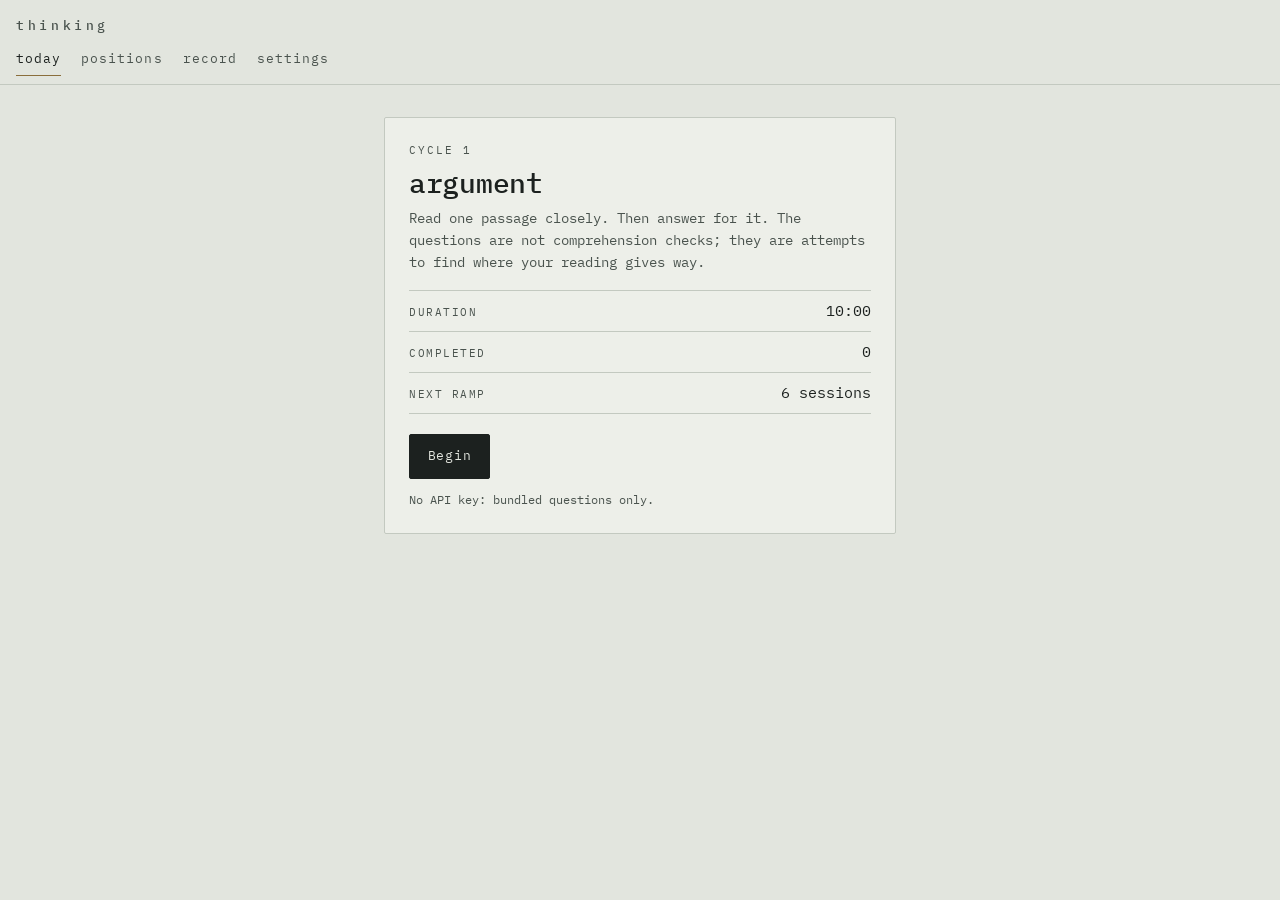
==== index.html @ 8bc08b27 "thinking-app: daily practice in reasoning, arithmetic, and calibration Static PWA, vanilla JS, no bu" ====
<!DOCTYPE html>
<html lang="en">
<head>
<meta charset="utf-8">
<meta name="viewport" content="width=device-width, initial-scale=1, viewport-fit=cover">
<title>thinking-app</title>
<meta name="description" content="A daily practice in critical thinking, mental arithmetic, and reasoning under uncertainty.">
<meta name="theme-color" content="#E2E5DE">
<meta name="color-scheme" content="light">
<meta name="apple-mobile-web-app-capable" content="yes">
<meta name="apple-mobile-web-app-status-bar-style" content="default">
<meta name="apple-mobile-web-app-title" content="thinking">
<link rel="manifest" href="manifest.webmanifest">
<link rel="icon" href="icons/icon.svg" type="image/svg+xml">
<link rel="apple-touch-icon" href="icons/icon-192.png">
<link rel="preconnect" href="https://fonts.googleapis.com">
<link rel="preconnect" href="https://fonts.gstatic.com" crossorigin>
<link rel="stylesheet" href="https://fonts.googleapis.com/css2?family=IBM+Plex+Mono:ital,wght@0,400;0,500;0,600;1,400&family=Spectral:ital,wght@0,400;0,500;0,600;1,400&display=swap">
<link rel="stylesheet" href="style.css">
</head>
<body>

<a class="skip" href="#main">Skip to content</a>

<header class="topbar" id="topbar">
  <h1 class="wordmark">thinking</h1>
  <nav class="tabs" aria-label="Sections">
    <button class="tab" data-goto="home" aria-current="page">today</button>
    <button class="tab" data-goto="positions">positions</button>
    <button class="tab" data-goto="metrics">record</button>
    <button class="tab" data-goto="settings">settings</button>
  </nav>
</header>

<main id="main">

<!-- ══════════════════════════ HOME ══════════════════════════ -->
<section class="view" id="view-home" aria-label="Today">
  <div class="plate">
    <p class="overline" id="home-cycle">cycle 1</p>
    <h2 class="display" id="home-type">argument</h2>
    <p class="lede" id="home-blurb"></p>
    <dl class="specsheet">
      <div><dt>duration</dt><dd id="home-duration">10:00</dd></div>
      <div><dt>completed</dt><dd id="home-completed">0</dd></div>
      <div><dt>next ramp</dt><dd id="home-ramp">6 sessions</dd></div>
    </dl>
    <button class="btn btn-primary" id="btn-begin">Begin</button>
    <p class="fineprint" id="home-note"></p>
  </div>

  <div class="plate plate-quiet" id="home-recent" hidden>
    <p class="overline">recent</p>
    <ul class="loglist" id="home-log"></ul>
  </div>
</section>

<!-- ══════════════════════════ SESSION ══════════════════════════ -->
<section class="view" id="view-session" aria-label="Session in progress" hidden>

  <div class="timer" id="timer">
    <svg class="arc" viewBox="0 0 120 120" aria-hidden="true" focusable="false">
      <circle class="arc-track" cx="60" cy="60" r="54"></circle>
      <circle class="arc-fill"  cx="60" cy="60" r="54" id="arc-fill"></circle>
    </svg>
    <div class="arc-centre">
      <span class="arc-label" id="timer-label">argument</span>
      <span class="arc-readout" id="timer-readout" hidden>60</span>
    </div>
    <p class="visually-hidden" id="timer-sr" role="status" aria-live="polite"></p>
  </div>

  <!-- ARGUMENT -->
  <div class="stage" id="stage-argument" hidden>
    <div class="stage-read" id="arg-read">
      <p class="overline" id="arg-attrib"></p>
      <div class="passage" id="arg-passage"></div>
      <p class="fineprint"><a id="arg-source" href="#" target="_blank" rel="noopener">source text</a></p>
      <button class="btn" id="btn-arg-done-reading">I have read it</button>
    </div>

    <div class="stage-work" id="arg-work" hidden>
      <p class="overline" id="arg-progress">question 1</p>
      <blockquote class="prompt" id="arg-question"></blockquote>
      <label class="visually-hidden" for="arg-answer">Your response</label>
      <textarea id="arg-answer" rows="8" placeholder="Write your response."></textarea>
      <div class="row">
        <button class="btn btn-primary" id="btn-arg-submit">Submit</button>
        <button class="btn btn-ghost" id="btn-arg-reread">Re-read passage</button>
      </div>
      <p class="status" id="arg-status" role="status" aria-live="polite"></p>
    </div>
  </div>

  <!-- MATH -->
  <div class="stage" id="stage-math" hidden>
    <p class="overline" id="math-meta">level 3</p>
    <p class="problem" id="math-problem">&nbsp;</p>
    <form id="math-form" autocomplete="off">
      <label class="visually-hidden" for="math-answer">Answer</label>
      <input id="math-answer" type="text" inputmode="text" autocapitalize="off" autocorrect="off" spellcheck="false" placeholder="answer">
      <button class="btn btn-primary" type="submit">Enter</button>
    </form>
    <p class="verdict" id="math-verdict" role="status" aria-live="polite">&nbsp;</p>
    <p class="fineprint" id="math-tally"></p>
  </div>

  <!-- REASONING -->
  <div class="stage" id="stage-reasoning" hidden>

    <!-- calibration -->
    <div id="cal-block" hidden>
      <p class="overline" id="cal-meta">calibration</p>
      <blockquote class="prompt" id="cal-statement"></blockquote>
      <div class="row row-split">
        <button class="btn btn-choice" data-tf="true">True</button>
        <button class="btn btn-choice" data-tf="false">False</button>
      </div>
      <div id="cal-conf" hidden>
        <p class="overline">how sure are you</p>
        <div class="confgrid" id="cal-confgrid"></div>
      </div>
      <div class="reveal" id="cal-reveal" hidden>
        <p class="verdict" id="cal-verdict"></p>
        <p class="note" id="cal-note"></p>
        <button class="btn btn-primary" id="btn-cal-next">Next</button>
      </div>
    </div>

    <!-- fermi -->
    <div id="fermi-block" hidden>
      <p class="overline">estimation &mdash; no lookups</p>
      <blockquote class="prompt" id="fermi-prompt"></blockquote>
      <div id="fermi-work">
        <label class="lbl" for="fermi-decomp">Break it into steps you can estimate</label>
        <textarea id="fermi-decomp" rows="9" placeholder="One step per line. Multiply at the end."></textarea>
        <label class="lbl" for="fermi-number">Your figure</label>
        <input id="fermi-number" type="text" inputmode="decimal" autocomplete="off" placeholder="e.g. 8e5 or 800000">
        <button class="btn btn-primary" id="btn-fermi-submit">Commit and compare</button>
      </div>
      <div class="reveal" id="fermi-reveal" hidden>
        <p class="verdict" id="fermi-verdict"></p>
        <p class="overline">reference decomposition</p>
        <ol class="steps" id="fermi-steps"></ol>
        <p class="note" id="fermi-answer"></p>
        <button class="btn" id="btn-fermi-next">Next prompt</button>
      </div>
    </div>

    <!-- base rate -->
    <div id="base-block" hidden>
      <p class="overline">base rates</p>
      <blockquote class="prompt" id="base-prompt"></blockquote>
      <form id="base-form" autocomplete="off">
        <label class="lbl" for="base-answer">Your answer, as a percentage</label>
        <input id="base-answer" type="text" inputmode="decimal" placeholder="%">
        <button class="btn btn-primary" type="submit">Commit</button>
      </form>
      <div class="reveal" id="base-reveal" hidden>
        <p class="verdict" id="base-verdict"></p>
        <ol class="steps" id="base-steps"></ol>
        <button class="btn" id="btn-base-next">Next problem</button>
      </div>
    </div>
  </div>

  <div class="stage-foot">
    <button class="btn btn-ghost btn-small" id="btn-abandon">Abandon session</button>
  </div>
</section>

<!-- ══════════════════════════ SESSION END ══════════════════════════ -->
<section class="view" id="view-end" aria-label="Session complete" hidden>
  <div class="plate">
    <p class="overline">session closed</p>
    <h2 class="display" id="end-type">argument</h2>
    <dl class="specsheet" id="end-stats"></dl>
    <button class="btn btn-primary" data-goto="home">Done</button>
  </div>
</section>

<!-- ══════════════════════════ POSITIONS ══════════════════════════ -->
<section class="view" id="view-positions" aria-label="Positions" hidden>
  <div class="plate">
    <p class="overline">position file</p>
    <p class="lede">Convictions in your own words. Every revision is kept.</p>
    <button class="btn btn-primary" id="btn-pos-new">Write a new position</button>
  </div>

  <div class="plate" id="pos-editor" hidden>
    <label class="lbl" for="pos-title">Title</label>
    <input id="pos-title" type="text" placeholder="What is this position about?">
    <label class="lbl" for="pos-text">Position</label>
    <textarea id="pos-text" rows="12" placeholder="State it plainly. Say what would change your mind."></textarea>
    <div class="row">
      <button class="btn btn-primary" id="btn-pos-save">Save</button>
      <button class="btn btn-ghost" id="btn-pos-cancel">Cancel</button>
    </div>
    <p class="status" id="pos-status" role="status" aria-live="polite"></p>
  </div>

  <div id="pos-list"></div>
</section>

<!-- ══════════════════════════ METRICS ══════════════════════════ -->
<section class="view" id="view-metrics" aria-label="Record" hidden>
  <div class="plate">
    <p class="overline">session length</p>
    <div class="chart" id="chart-length"></div>
    <p class="fineprint" id="metrics-length-note"></p>
  </div>

  <div class="plate">
    <p class="overline">calibration</p>
    <p class="bigstat"><span id="brier-score">&mdash;</span><small>mean Brier score</small></p>
    <div class="chart" id="chart-calibration"></div>
    <p class="fineprint">The diagonal is perfect calibration. A point below it means overconfidence at that level.</p>
    <table class="tbl" id="cal-table"></table>
  </div>

  <div class="plate">
    <p class="overline">arithmetic</p>
    <dl class="specsheet" id="math-stats"></dl>
  </div>
</section>

<!-- ══════════════════════════ SETTINGS ══════════════════════════ -->
<section class="view" id="view-settings" aria-label="Settings" hidden>
  <div class="plate">
    <p class="overline">live interrogation</p>
    <p class="lede">Optional. Without a key the bundled questions are used, which is a complete session on its own.</p>
    <label class="lbl" for="set-key">Anthropic API key</label>
    <input id="set-key" type="password" autocomplete="off" spellcheck="false" placeholder="sk-ant-...">
    <label class="lbl" for="set-model">Model</label>
    <input id="set-model" type="text" autocomplete="off" spellcheck="false" placeholder="claude-haiku-4-5">
    <div class="row">
      <button class="btn btn-primary" id="btn-set-save">Save</button>
      <button class="btn btn-ghost" id="btn-set-test">Test connection</button>
    </div>
    <p class="status" id="set-status" role="status" aria-live="polite"></p>
    <p class="fineprint">
      The key is held in this browser's localStorage and sent only to api.anthropic.com.
      Get one at <a href="https://console.anthropic.com/settings/keys" target="_blank" rel="noopener">console.anthropic.com</a>,
      which bills separately from a Claude.ai subscription.
    </p>
    <p class="fineprint">
      <strong>claude-haiku-4-5</strong> is the default: roughly a penny per argument day.
      <strong>claude-sonnet-5</strong> costs about three times that and presses harder.
      Only argument days ever call the API.
    </p>
  </div>

  <div class="plate">
    <p class="overline">your data</p>
    <p class="lede">Everything lives in this browser. Nothing is synced.</p>
    <div class="row">
      <button class="btn" id="btn-export">Export JSON</button>
      <button class="btn" id="btn-import">Import JSON</button>
    </div>
    <input type="file" id="file-import" accept="application/json,.json" hidden>
    <p class="status" id="data-status" role="status" aria-live="polite"></p>
  </div>

  <div class="plate plate-quiet">
    <p class="overline">danger</p>
    <button class="btn btn-danger" id="btn-reset">Erase everything</button>
    <p class="fineprint">Export first. This cannot be undone.</p>
  </div>
</section>

</main>

<script src="app.js"></script>
</body>
</html>
---- style.css ----
/* ═══════════════════════════════════════════════════════════════
   thinking-app
   A deliberately non-stimulating interface. Nothing here should
   reward you for looking at it. The chrome is an instrument; the
   passage is a book. That split is the whole design.
   ═══════════════════════════════════════════════════════════════ */

:root {
  --paper:    #E2E5DE;
  --raised:   #EDEFE9;
  --ink:      #1C211F;
  --ink-soft: #4A534E;
  --rule:     #C3C9C0;
  --brass:    #8A6E3C;
  --oxblood:  #6B4A4A;

  --mono: "IBM Plex Mono", ui-monospace, SFMono-Regular, Menlo, Consolas, monospace;
  --serif: "Spectral", Georgia, "Times New Roman", serif;

  --gap: 1.25rem;
  --measure: 34rem;
  --radius: 2px;
}

*, *::before, *::after { box-sizing: border-box; }

html {
  background: var(--paper);
  -webkit-text-size-adjust: 100%;
}

body {
  margin: 0;
  background: var(--paper);
  color: var(--ink);
  font-family: var(--mono);
  font-size: 15px;
  line-height: 1.6;
  font-variant-ligatures: none;
  padding-bottom: env(safe-area-inset-bottom);
}

/* ── accessibility ───────────────────────────────────────────── */

.visually-hidden {
  position: absolute; width: 1px; height: 1px;
  margin: -1px; padding: 0; overflow: hidden;
  clip: rect(0 0 0 0); clip-path: inset(50%); white-space: nowrap;
}

.skip {
  position: absolute; left: -9999px; top: 0; z-index: 10;
  background: var(--ink); color: var(--paper);
  padding: .6rem 1rem; text-decoration: none;
}
.skip:focus { left: 0; }

:focus-visible {
  outline: 2px solid var(--brass);
  outline-offset: 2px;
}

/* ── layout ──────────────────────────────────────────────────── */

.topbar {
  padding: 1rem 1rem .5rem;
  border-bottom: 1px solid var(--rule);
  background: var(--paper);
  position: sticky; top: 0; z-index: 5;
  padding-top: calc(1rem + env(safe-area-inset-top));
}

.wordmark {
  margin: 0 0 .75rem;
  font-family: var(--mono);
  font-size: .8125rem;
  font-weight: 500;
  letter-spacing: .28em;
  text-transform: lowercase;
  color: var(--ink-soft);
}

.tabs {
  display: flex;
  gap: 1.25rem;
  flex-wrap: wrap;
}

.tab {
  appearance: none;
  background: none;
  border: 0;
  border-bottom: 1px solid transparent;
  padding: 0 0 .35rem;
  margin: 0;
  font: inherit;
  font-size: .8125rem;
  letter-spacing: .08em;
  color: var(--ink-soft);
  cursor: pointer;
}
.tab:hover { color: var(--ink); }
.tab[aria-current="page"] {
  color: var(--ink);
  border-bottom-color: var(--brass);
}

main {
  max-width: var(--measure);
  margin: 0 auto;
  padding: var(--gap) 1rem 5rem;
}

.view { display: block; }
[hidden] { display: none !important; }

/* ── plates ──────────────────────────────────────────────────── */

.plate {
  background: var(--raised);
  border: 1px solid var(--rule);
  border-radius: var(--radius);
  padding: 1.25rem;
  margin-bottom: var(--gap);
}
.plate-quiet { background: none; }

.overline {
  margin: 0 0 .5rem;
  font-size: .6875rem;
  letter-spacing: .18em;
  text-transform: uppercase;
  color: var(--ink-soft);
}

.display {
  margin: 0 0 .5rem;
  font-family: var(--mono);
  font-size: 1.75rem;
  font-weight: 500;
  letter-spacing: -.01em;
  line-height: 1.1;
}

.lede {
  margin: 0 0 1rem;
  color: var(--ink-soft);
  font-size: .875rem;
}

.fineprint {
  margin: .75rem 0 0;
  font-size: .75rem;
  color: var(--ink-soft);
  line-height: 1.5;
}
.fineprint a { color: var(--brass); }

.note {
  margin: .5rem 0 1rem;
  font-size: .8125rem;
  color: var(--ink-soft);
  line-height: 1.55;
}

.status {
  margin: .75rem 0 0;
  min-height: 1.2em;
  font-size: .75rem;
  color: var(--brass);
}
.status.err { color: var(--oxblood); }

/* ── spec sheet ──────────────────────────────────────────────── */

.specsheet {
  margin: 0 0 1.25rem;
  border-top: 1px solid var(--rule);
}
.specsheet > div {
  display: flex;
  justify-content: space-between;
  align-items: baseline;
  gap: 1rem;
  padding: .5rem 0;
  border-bottom: 1px solid var(--rule);
}
.specsheet dt {
  font-size: .6875rem;
  letter-spacing: .14em;
  text-transform: uppercase;
  color: var(--ink-soft);
}
.specsheet dd {
  margin: 0;
  font-variant-numeric: tabular-nums;
  font-size: .9375rem;
}

/* ── buttons ─────────────────────────────────────────────────── */

.btn {
  appearance: none;
  font: inherit;
  font-size: .8125rem;
  letter-spacing: .06em;
  padding: .7rem 1.1rem;
  border: 1px solid var(--ink);
  border-radius: var(--radius);
  background: transparent;
  color: var(--ink);
  cursor: pointer;
  min-height: 44px;
}
.btn:hover { background: rgba(28,33,31,.05); }
.btn:active { transform: translateY(1px); }
.btn[disabled] { opacity: .4; cursor: not-allowed; }

.btn-primary { background: var(--ink); color: var(--paper); }
.btn-primary:hover { background: #2b322f; }

.btn-ghost { border-color: var(--rule); color: var(--ink-soft); }
.btn-ghost:hover { color: var(--ink); }

.btn-danger { border-color: var(--oxblood); color: var(--oxblood); }
.btn-danger:hover { background: rgba(107,74,74,.08); }

.btn-small { font-size: .75rem; padding: .5rem .8rem; min-height: 0; }

.btn-choice { flex: 1; }

.row { display: flex; gap: .625rem; flex-wrap: wrap; margin-top: 1rem; }
.row-split { display: flex; gap: .625rem; }

/* ── fields ──────────────────────────────────────────────────── */

.lbl {
  display: block;
  margin: 1rem 0 .375rem;
  font-size: .6875rem;
  letter-spacing: .14em;
  text-transform: uppercase;
  color: var(--ink-soft);
}

input[type="text"], input[type="password"], textarea {
  width: 100%;
  font-family: var(--mono);
  font-size: 1rem;
  line-height: 1.6;
  color: var(--ink);
  background: var(--paper);
  border: 1px solid var(--rule);
  border-radius: var(--radius);
  padding: .7rem .8rem;
}
textarea { resize: vertical; min-height: 8rem; }
input:focus, textarea:focus { border-color: var(--brass); }
::placeholder { color: var(--ink-soft); opacity: .55; }

/* ═══════════════════════════════════════════════════════════════
   THE TIMER
   The numeric readout is withheld until the final minute. This is
   deliberate. Clock-watching is the enemy of focus. Do not add a
   visible countdown.
   ═══════════════════════════════════════════════════════════════ */

.timer {
  position: relative;
  width: 132px;
  height: 132px;
  margin: 0 auto 1.5rem;
}

.arc { width: 100%; height: 100%; transform: rotate(-90deg); }

.arc-track {
  fill: none;
  stroke: var(--rule);
  stroke-width: 1.5;
}

.arc-fill {
  fill: none;
  stroke: var(--brass);
  stroke-width: 1.5;
  stroke-linecap: butt;
  stroke-dasharray: 339.292;
  stroke-dashoffset: 339.292;
  transition: stroke-dashoffset 1s linear;
}

.timer.final .arc-fill { stroke: var(--oxblood); }

.arc-centre {
  position: absolute;
  inset: 0;
  display: flex;
  flex-direction: column;
  align-items: center;
  justify-content: center;
  gap: .25rem;
  text-align: center;
}

.arc-label {
  font-size: .6875rem;
  letter-spacing: .18em;
  text-transform: uppercase;
  color: var(--ink-soft);
}

.arc-readout {
  font-size: 1.5rem;
  font-variant-numeric: tabular-nums;
  color: var(--oxblood);
  line-height: 1;
}

/* ── stages ──────────────────────────────────────────────────── */

.stage { margin-bottom: 1.5rem; }

.stage-foot {
  border-top: 1px solid var(--rule);
  padding-top: 1rem;
  text-align: center;
}

/* passage: this is the one place that reads as a book */
.passage {
  font-family: var(--serif);
  font-size: 1.1875rem;
  line-height: 1.72;
  color: var(--ink);
  margin-bottom: 1rem;
  hyphens: auto;
}
.passage p { margin: 0 0 1.1em; }
.passage p:last-child { margin-bottom: 0; }
.passage em { font-style: italic; }

.prompt {
  margin: 0 0 1rem;
  padding: 0 0 0 1rem;
  border-left: 2px solid var(--brass);
  font-family: var(--serif);
  font-size: 1.125rem;
  line-height: 1.6;
}

.problem {
  font-size: 2rem;
  font-variant-numeric: tabular-nums;
  letter-spacing: .02em;
  margin: 1.5rem 0;
  text-align: center;
  line-height: 1.3;
}

#math-form { display: flex; gap: .625rem; }
#math-form input { text-align: center; font-size: 1.25rem; }

.verdict {
  margin: 1rem 0 .25rem;
  font-size: .875rem;
  min-height: 1.4em;
}
.verdict.right { color: var(--brass); }
.verdict.wrong { color: var(--oxblood); }

.reveal { border-top: 1px solid var(--rule); margin-top: 1.25rem; padding-top: 1.25rem; }

.steps {
  margin: 0 0 1rem;
  padding-left: 1.25rem;
  font-size: .8125rem;
  color: var(--ink-soft);
  line-height: 1.6;
}
.steps li { margin-bottom: .4rem; }

#cal-conf { margin-top: 1.5rem; }

.confgrid {
  display: grid;
  grid-template-columns: repeat(3, 1fr);
  gap: .5rem;
}

/* ── logs and lists ──────────────────────────────────────────── */

.loglist { list-style: none; margin: 0; padding: 0; }
.loglist li {
  display: flex;
  justify-content: space-between;
  gap: 1rem;
  padding: .4rem 0;
  border-bottom: 1px solid var(--rule);
  font-size: .75rem;
  color: var(--ink-soft);
  font-variant-numeric: tabular-nums;
}
.loglist li:last-child { border-bottom: 0; }

.pos-card { border-left: 2px solid var(--rule); }
.pos-title {
  margin: 0 0 .5rem;
  font-family: var(--serif);
  font-size: 1.25rem;
  font-weight: 600;
}
.pos-body {
  font-family: var(--serif);
  font-size: 1.0625rem;
  line-height: 1.65;
  white-space: pre-wrap;
  margin-bottom: 1rem;
}
.pos-meta {
  font-size: .6875rem;
  letter-spacing: .1em;
  text-transform: uppercase;
  color: var(--ink-soft);
  margin: 0 0 .75rem;
}

.history {
  border-top: 1px solid var(--rule);
  margin-top: 1rem;
  padding-top: .75rem;
}
.history summary {
  cursor: pointer;
  font-size: .75rem;
  letter-spacing: .1em;
  text-transform: uppercase;
  color: var(--ink-soft);
}
.history-entry {
  border-left: 1px solid var(--rule);
  padding-left: .875rem;
  margin-top: .875rem;
  font-family: var(--serif);
  font-size: .9375rem;
  line-height: 1.6;
  white-space: pre-wrap;
  color: var(--ink-soft);
}
.history-stamp {
  display: block;
  font-family: var(--mono);
  font-size: .6875rem;
  letter-spacing: .1em;
  text-transform: uppercase;
  margin-bottom: .35rem;
  color: var(--ink-soft);
  white-space: normal;
}

.challenge {
  margin-top: 1rem;
  padding: .875rem;
  border: 1px solid var(--oxblood);
  border-radius: var(--radius);
  font-family: var(--serif);
  font-size: 1rem;
  line-height: 1.6;
  white-space: pre-wrap;
}

/* ── charts ──────────────────────────────────────────────────── */

.chart { margin: .5rem 0 .75rem; }
.chart svg { display: block; width: 100%; height: auto; overflow: visible; }
.chart .axis { stroke: var(--rule); stroke-width: 1; }
.chart .ideal { stroke: var(--rule); stroke-width: 1; stroke-dasharray: 3 3; }
.chart .series { fill: none; stroke: var(--brass); stroke-width: 1.5; }
.chart .dot { fill: var(--brass); }
.chart .tick {
  font-family: var(--mono);
  font-size: 8px;
  fill: var(--ink-soft);
}
.chart-empty {
  font-size: .8125rem;
  color: var(--ink-soft);
  padding: 1.5rem 0;
  text-align: center;
}

.bigstat {
  margin: .25rem 0 1rem;
  font-size: 2.25rem;
  font-variant-numeric: tabular-nums;
  line-height: 1;
}
.bigstat small {
  display: block;
  font-size: .6875rem;
  letter-spacing: .14em;
  text-transform: uppercase;
  color: var(--ink-soft);
  margin-top: .5rem;
}

.tbl {
  width: 100%;
  border-collapse: collapse;
  font-size: .75rem;
  font-variant-numeric: tabular-nums;
  margin-top: .75rem;
}
.tbl th, .tbl td {
  text-align: right;
  padding: .35rem .4rem;
  border-bottom: 1px solid var(--rule);
}
.tbl th {
  font-weight: 500;
  font-size: .6875rem;
  letter-spacing: .1em;
  text-transform: uppercase;
  color: var(--ink-soft);
}
.tbl th:first-child, .tbl td:first-child { text-align: left; }

/* ── motion ──────────────────────────────────────────────────── */

@media (prefers-reduced-motion: reduce) {
  *, *::before, *::after {
    animation-duration: .001ms !important;
    animation-iteration-count: 1 !important;
    transition-duration: .001ms !important;
    scroll-behavior: auto !important;
  }
}

/* ── wider screens: still narrow, this is a reading tool ─────── */

@media (min-width: 40rem) {
  body { font-size: 16px; }
  main { padding-top: 2rem; }
  .plate { padding: 1.5rem; }
}
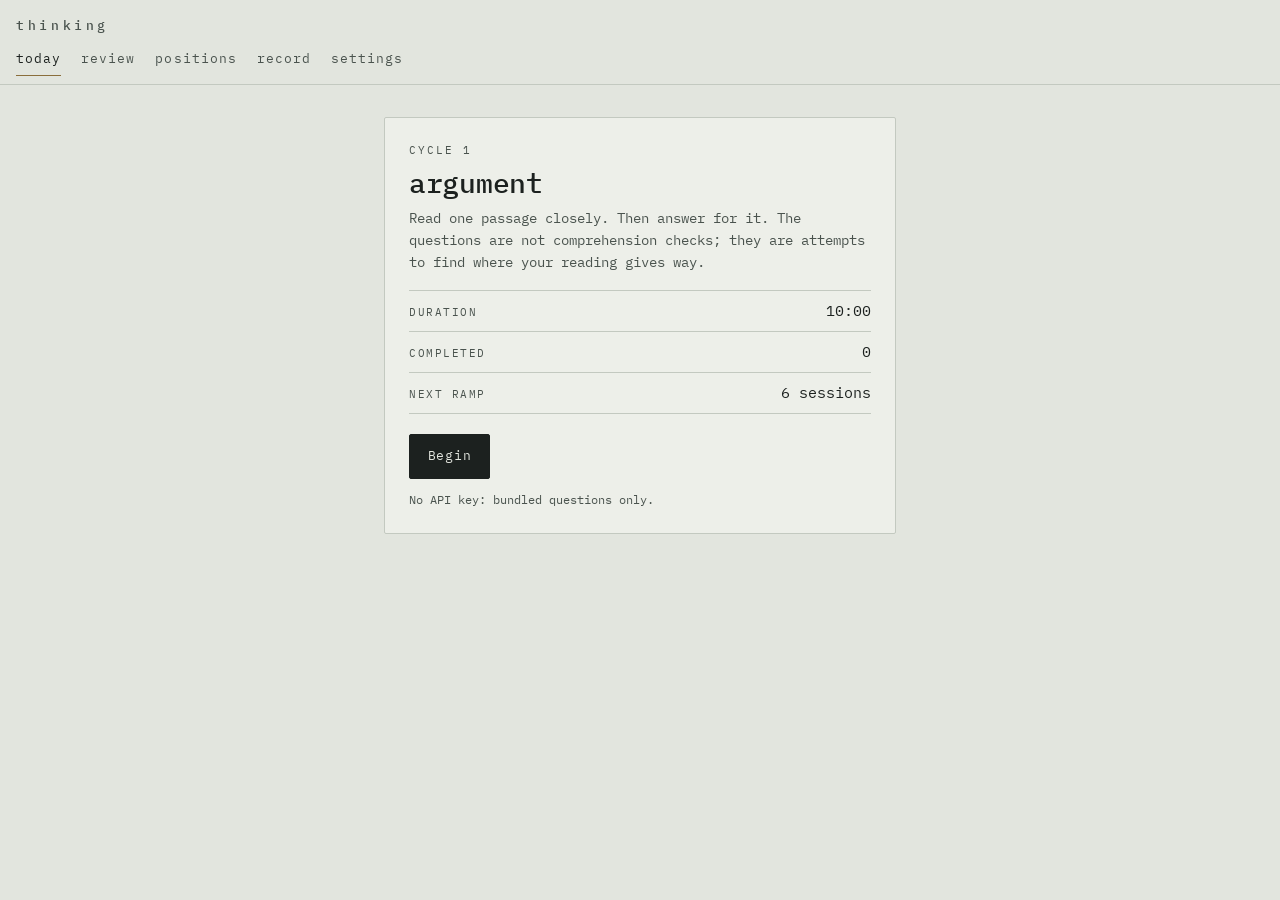
==== commit 9c2a3747: "Make the time limit soft, and add a review view for past sessions The timer was a hard stop: it clos" ====
--- a/index.html
+++ b/index.html
@@ -7,12 +7,13 @@
 <meta name="description" content="A daily practice in critical thinking, mental arithmetic, and reasoning under uncertainty.">
 <meta name="theme-color" content="#E2E5DE">
 <meta name="color-scheme" content="light">
+<meta name="mobile-web-app-capable" content="yes">
 <meta name="apple-mobile-web-app-capable" content="yes">
 <meta name="apple-mobile-web-app-status-bar-style" content="default">
 <meta name="apple-mobile-web-app-title" content="thinking">
 <link rel="manifest" href="manifest.webmanifest">
 <link rel="icon" href="icons/icon.svg" type="image/svg+xml">
-<link rel="apple-touch-icon" href="icons/icon-192.png">
+<link rel="apple-touch-icon" sizes="180x180" href="icons/apple-touch-icon.png">
 <link rel="preconnect" href="https://fonts.googleapis.com">
 <link rel="preconnect" href="https://fonts.gstatic.com" crossorigin>
 <link rel="stylesheet" href="https://fonts.googleapis.com/css2?family=IBM+Plex+Mono:ital,wght@0,400;0,500;0,600;1,400&family=Spectral:ital,wght@0,400;0,500;0,600;1,400&display=swap">
@@ -26,6 +27,7 @@
   <h1 class="wordmark">thinking</h1>
   <nav class="tabs" aria-label="Sections">
     <button class="tab" data-goto="home" aria-current="page">today</button>
+    <button class="tab" data-goto="review">review</button>
     <button class="tab" data-goto="positions">positions</button>
     <button class="tab" data-goto="metrics">record</button>
     <button class="tab" data-goto="settings">settings</button>
@@ -165,7 +167,11 @@
   </div>
 
   <div class="stage-foot">
-    <button class="btn btn-ghost btn-small" id="btn-abandon">Abandon session</button>
+    <p class="timeup" id="time-up-note" hidden>
+      Time is up. Finish the thought you are in, then close the session.
+      Nothing is lost either way.
+    </p>
+    <button class="btn btn-ghost btn-small" id="btn-close">Abandon session</button>
   </div>
 </section>
 
@@ -175,7 +181,57 @@
     <p class="overline">session closed</p>
     <h2 class="display" id="end-type">argument</h2>
     <dl class="specsheet" id="end-stats"></dl>
-    <button class="btn btn-primary" data-goto="home">Done</button>
+    <div class="row">
+      <button class="btn btn-primary" data-goto="home">Done</button>
+      <button class="btn" id="btn-end-review" hidden>Review this session</button>
+    </div>
+  </div>
+</section>
+
+<!-- ══════════════════════════ REVIEW ══════════════════════════ -->
+<section class="view" id="view-review" aria-label="Review" hidden>
+  <div class="plate">
+    <p class="overline">past sessions</p>
+    <p class="lede">
+      Everything you have written is kept, finished or not. Open any session to
+      read it back, or to keep pressing on it with no clock running.
+    </p>
+  </div>
+  <div id="review-list"></div>
+</section>
+
+<!-- ══════════════════════════ SESSION DETAIL ══════════════════════════ -->
+<section class="view" id="view-detail" aria-label="Session detail" hidden>
+  <button class="btn btn-ghost btn-small" id="btn-detail-back">Back to review</button>
+
+  <div class="plate">
+    <p class="overline" id="detail-when"></p>
+    <h2 class="display" id="detail-type"></h2>
+    <dl class="specsheet" id="detail-stats" hidden></dl>
+  </div>
+
+  <div class="plate" id="detail-passage-plate" hidden>
+    <p class="overline" id="detail-attrib"></p>
+    <div class="passage" id="detail-passage"></div>
+    <p class="fineprint"><a id="detail-source" href="#" target="_blank" rel="noopener">source text</a></p>
+  </div>
+
+  <div id="detail-transcript"></div>
+
+  <div class="plate" id="detail-continue" hidden>
+    <p class="overline">take it further</p>
+    <p class="lede">No timer here. Press as long as you like.</p>
+
+    <div id="detail-pending" hidden>
+      <blockquote class="prompt" id="detail-question"></blockquote>
+      <label class="visually-hidden" for="detail-answer">Your response</label>
+      <textarea id="detail-answer" rows="8" placeholder="Write your response."></textarea>
+    </div>
+
+    <div class="row">
+      <button class="btn btn-primary" id="btn-detail-press">Press me further</button>
+    </div>
+    <p class="status" id="detail-status" role="status" aria-live="polite"></p>
   </div>
 </section>
 
@@ -232,7 +288,7 @@
     <label class="lbl" for="set-key">Anthropic API key</label>
     <input id="set-key" type="password" autocomplete="off" spellcheck="false" placeholder="sk-ant-...">
     <label class="lbl" for="set-model">Model</label>
-    <input id="set-model" type="text" autocomplete="off" spellcheck="false" placeholder="claude-haiku-4-5">
+    <input id="set-model" type="text" autocomplete="off" spellcheck="false" placeholder="claude-sonnet-5">
     <div class="row">
       <button class="btn btn-primary" id="btn-set-save">Save</button>
       <button class="btn btn-ghost" id="btn-set-test">Test connection</button>
@@ -244,8 +300,8 @@
       which bills separately from a Claude.ai subscription.
     </p>
     <p class="fineprint">
-      <strong>claude-haiku-4-5</strong> is the default: roughly a penny per argument day.
-      <strong>claude-sonnet-5</strong> costs about three times that and presses harder.
+      <strong>claude-sonnet-5</strong> is the default: roughly three pence per argument day.
+      <strong>claude-haiku-4-5</strong> costs about a third of that and presses more softly.
       Only argument days ever call the API.
     </p>
   </div>
--- a/style.css
+++ b/style.css
@@ -292,6 +292,11 @@
 
 .timer.final .arc-fill { stroke: var(--oxblood); }
 
+/* Time is up. The arc is complete and stays that way. Nothing counts up:
+   overtime is not a score, and a second clock would defeat the whole idea. */
+.timer.elapsed .arc-fill { stroke: var(--ink-soft); }
+.timer.elapsed .arc-label { color: var(--ink); }
+
 .arc-centre {
   position: absolute;
   inset: 0;
@@ -325,6 +330,80 @@
   border-top: 1px solid var(--rule);
   padding-top: 1rem;
   text-align: center;
+}
+
+.timeup {
+  margin: 0 0 1rem;
+  font-size: .8125rem;
+  line-height: 1.55;
+  color: var(--ink-soft);
+  text-align: left;
+}
+
+/* ── review ──────────────────────────────────────────────────── */
+
+.reviewrow {
+  display: block;
+  width: 100%;
+  text-align: left;
+  font: inherit;
+  color: var(--ink);
+  background: var(--raised);
+  border: 1px solid var(--rule);
+  border-left: 2px solid var(--brass);
+  border-radius: var(--radius);
+  padding: .875rem 1rem;
+  margin-bottom: .625rem;
+  cursor: pointer;
+  min-height: 44px;
+}
+.reviewrow:hover { background: #f2f4ef; }
+.reviewrow:active { transform: translateY(1px); }
+
+.reviewrow-top {
+  display: flex;
+  justify-content: space-between;
+  align-items: baseline;
+  gap: 1rem;
+}
+
+.reviewrow-type {
+  font-size: .875rem;
+  letter-spacing: .04em;
+}
+
+.reviewrow-time {
+  font-size: .75rem;
+  color: var(--ink-soft);
+  font-variant-numeric: tabular-nums;
+}
+
+.reviewrow-detail {
+  display: block;
+  margin-top: .25rem;
+  font-size: .75rem;
+  color: var(--ink-soft);
+}
+
+#btn-detail-back { margin-bottom: var(--gap); }
+
+.exchange { border-left: 2px solid var(--rule); }
+
+.exchange .prompt {
+  border-left-width: 0;
+  padding-left: 0;
+  font-size: 1.0625rem;
+  color: var(--ink-soft);
+  margin-bottom: .875rem;
+}
+
+.exchange .answer {
+  font-family: var(--serif);
+  font-size: 1.0625rem;
+  line-height: 1.65;
+  white-space: pre-wrap;
+  border-top: 1px solid var(--rule);
+  padding-top: .875rem;
 }
 
 /* passage: this is the one place that reads as a book */
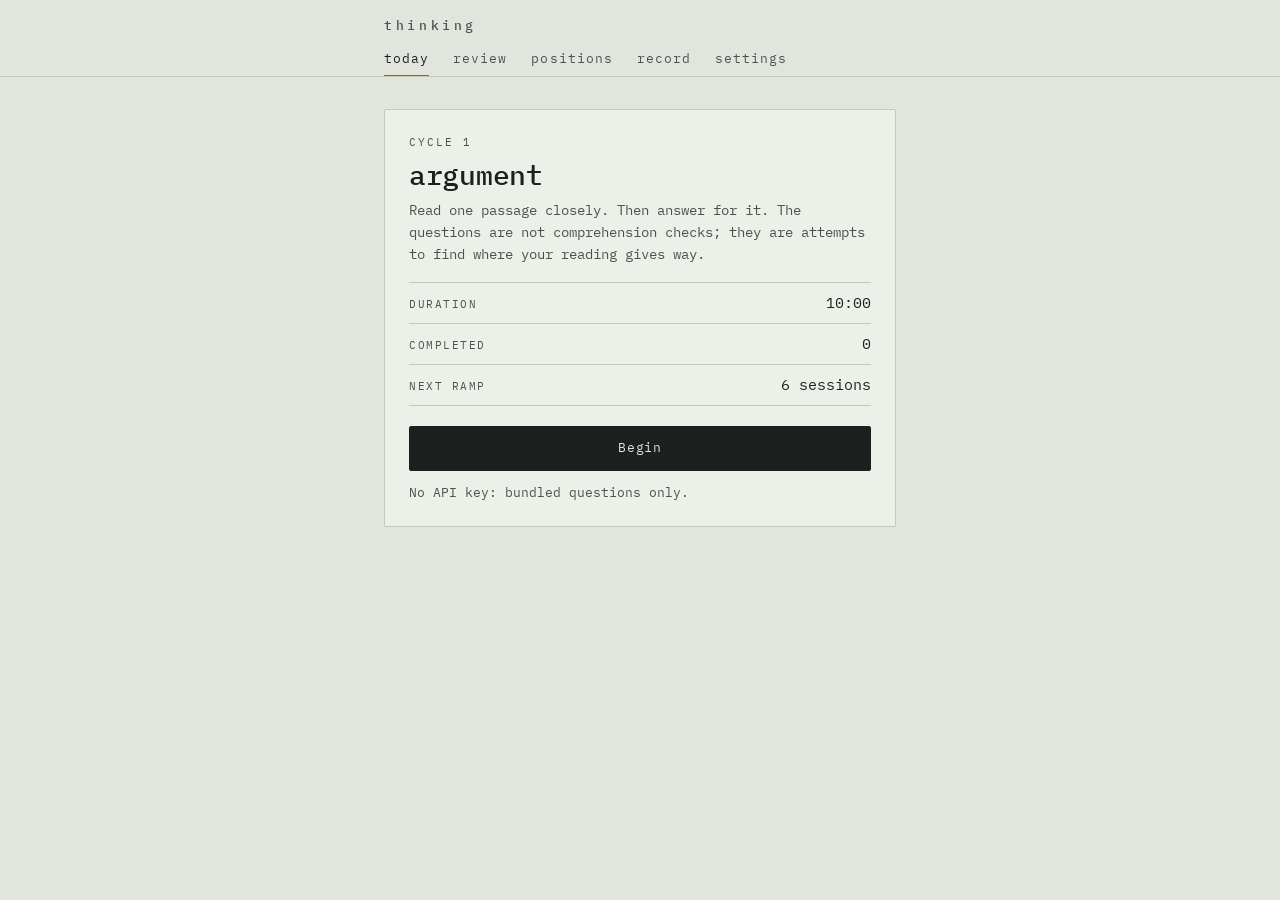
==== commit a82e0474: "Rework the interface for phones The navigation wrapped to two lines on a 390px screen, which is most" ====
--- a/index.html
+++ b/index.html
@@ -43,11 +43,14 @@
     <h2 class="display" id="home-type">argument</h2>
     <p class="lede" id="home-blurb"></p>
     <dl class="specsheet">
-      <div><dt>duration</dt><dd id="home-duration">10:00</dd></div>
+      <div><dt id="label-duration">duration</dt><dd id="home-duration">10:00</dd></div>
       <div><dt>completed</dt><dd id="home-completed">0</dd></div>
-      <div><dt>next ramp</dt><dd id="home-ramp">6 sessions</dd></div>
+      <div><dt id="label-ramp">next ramp</dt><dd id="home-ramp">6 sessions</dd></div>
     </dl>
-    <button class="btn btn-primary" id="btn-begin">Begin</button>
+    <div class="row">
+      <button class="btn btn-primary" id="btn-begin">Begin</button>
+      <button class="btn" id="btn-review-today" hidden>Review today's session</button>
+    </div>
     <p class="fineprint" id="home-note"></p>
   </div>
 
@@ -60,7 +63,8 @@
 <!-- ══════════════════════════ SESSION ══════════════════════════ -->
 <section class="view" id="view-session" aria-label="Session in progress" hidden>
 
-  <div class="timer" id="timer">
+  <div class="timerbar">
+   <div class="timer" id="timer">
     <svg class="arc" viewBox="0 0 120 120" aria-hidden="true" focusable="false">
       <circle class="arc-track" cx="60" cy="60" r="54"></circle>
       <circle class="arc-fill"  cx="60" cy="60" r="54" id="arc-fill"></circle>
@@ -70,6 +74,7 @@
       <span class="arc-readout" id="timer-readout" hidden>60</span>
     </div>
     <p class="visually-hidden" id="timer-sr" role="status" aria-live="polite"></p>
+   </div>
   </div>
 
   <!-- ARGUMENT -->
@@ -107,63 +112,73 @@
     <p class="fineprint" id="math-tally"></p>
   </div>
 
-  <!-- REASONING -->
-  <div class="stage" id="stage-reasoning" hidden>
-
-    <!-- calibration -->
-    <div id="cal-block" hidden>
-      <p class="overline" id="cal-meta">calibration</p>
-      <blockquote class="prompt" id="cal-statement"></blockquote>
-      <div class="row row-split">
-        <button class="btn btn-choice" data-tf="true">True</button>
-        <button class="btn btn-choice" data-tf="false">False</button>
+  <!-- STEELMAN -->
+  <div class="stage" id="stage-steelman" hidden>
+    <p class="overline" id="steel-domain"></p>
+    <blockquote class="prompt" id="steel-proposition"></blockquote>
+    <p class="lede" id="steel-task"></p>
+    <p class="fineprint warnoff" id="steel-cheap"></p>
+
+    <div id="steel-build">
+      <label class="visually-hidden" for="steel-answer">Your case</label>
+      <textarea id="steel-answer" rows="12" placeholder="Build the case. Commit to it."></textarea>
+      <div class="row">
+        <button class="btn btn-primary" id="btn-steel-submit">Submit the case</button>
       </div>
-      <div id="cal-conf" hidden>
-        <p class="overline">how sure are you</p>
-        <div class="confgrid" id="cal-confgrid"></div>
+      <p class="status" id="steel-status" role="status" aria-live="polite"></p>
+    </div>
+
+    <div class="reveal" id="steel-reply" hidden>
+      <p class="overline">where it gives way</p>
+      <blockquote class="prompt" id="steel-reply-text"></blockquote>
+    </div>
+  </div>
+
+  <!-- DRILL: logic, causal, numbers, calibration all share this -->
+  <div class="stage" id="stage-drill" hidden>
+    <p class="overline" id="drill-label"></p>
+    <blockquote class="prompt" id="drill-prompt"></blockquote>
+
+    <div id="drill-workspace" hidden>
+      <label class="lbl" for="drill-work">Work it out here</label>
+      <textarea id="drill-work" rows="7"></textarea>
+    </div>
+
+    <div class="optiongrid" id="drill-options"></div>
+
+    <form id="drill-entry" autocomplete="off" hidden>
+      <label class="visually-hidden" for="drill-number">Your answer</label>
+      <input id="drill-number" type="text" inputmode="decimal" placeholder="your answer">
+      <button class="btn btn-primary" type="submit" id="drill-entry-submit">Commit</button>
+    </form>
+
+    <div id="drill-conf" hidden>
+      <p class="overline">how sure are you</p>
+      <div class="confgrid" id="drill-confgrid"></div>
+    </div>
+
+    <div class="reveal" id="drill-reveal" hidden>
+      <p class="verdict" id="drill-verdict"></p>
+      <div id="drill-explain"></div>
+
+      <div id="drill-followup" hidden>
+        <p class="overline">now in your own words</p>
+        <blockquote class="prompt" id="drill-followup-prompt"></blockquote>
+        <label class="visually-hidden" for="drill-followup-answer">Your answer</label>
+        <textarea id="drill-followup-answer" rows="6" placeholder="Commit before you look."></textarea>
+        <div class="row">
+          <button class="btn" id="btn-drill-reference">Show the reference answer</button>
+        </div>
+        <p class="status" id="drill-followup-status" role="status" aria-live="polite"></p>
+        <p class="note reference" id="drill-reference" hidden></p>
       </div>
-      <div class="reveal" id="cal-reveal" hidden>
-        <p class="verdict" id="cal-verdict"></p>
-        <p class="note" id="cal-note"></p>
-        <button class="btn btn-primary" id="btn-cal-next">Next</button>
+
+      <div class="row">
+        <button class="btn btn-primary" id="btn-drill-next">Next</button>
       </div>
     </div>
 
-    <!-- fermi -->
-    <div id="fermi-block" hidden>
-      <p class="overline">estimation &mdash; no lookups</p>
-      <blockquote class="prompt" id="fermi-prompt"></blockquote>
-      <div id="fermi-work">
-        <label class="lbl" for="fermi-decomp">Break it into steps you can estimate</label>
-        <textarea id="fermi-decomp" rows="9" placeholder="One step per line. Multiply at the end."></textarea>
-        <label class="lbl" for="fermi-number">Your figure</label>
-        <input id="fermi-number" type="text" inputmode="decimal" autocomplete="off" placeholder="e.g. 8e5 or 800000">
-        <button class="btn btn-primary" id="btn-fermi-submit">Commit and compare</button>
-      </div>
-      <div class="reveal" id="fermi-reveal" hidden>
-        <p class="verdict" id="fermi-verdict"></p>
-        <p class="overline">reference decomposition</p>
-        <ol class="steps" id="fermi-steps"></ol>
-        <p class="note" id="fermi-answer"></p>
-        <button class="btn" id="btn-fermi-next">Next prompt</button>
-      </div>
-    </div>
-
-    <!-- base rate -->
-    <div id="base-block" hidden>
-      <p class="overline">base rates</p>
-      <blockquote class="prompt" id="base-prompt"></blockquote>
-      <form id="base-form" autocomplete="off">
-        <label class="lbl" for="base-answer">Your answer, as a percentage</label>
-        <input id="base-answer" type="text" inputmode="decimal" placeholder="%">
-        <button class="btn btn-primary" type="submit">Commit</button>
-      </form>
-      <div class="reveal" id="base-reveal" hidden>
-        <p class="verdict" id="base-verdict"></p>
-        <ol class="steps" id="base-steps"></ol>
-        <button class="btn" id="btn-base-next">Next problem</button>
-      </div>
-    </div>
+    <p class="fineprint" id="drill-remaining"></p>
   </div>
 
   <div class="stage-foot">
@@ -192,10 +207,7 @@
 <section class="view" id="view-review" aria-label="Review" hidden>
   <div class="plate">
     <p class="overline">past sessions</p>
-    <p class="lede">
-      Everything you have written is kept, finished or not. Open any session to
-      read it back, or to keep pressing on it with no clock running.
-    </p>
+    <p class="lede">Every session is kept. Open one to read it back, or to keep pressing with no clock running.</p>
   </div>
   <div id="review-list"></div>
 </section>
@@ -240,7 +252,7 @@
   <div class="plate">
     <p class="overline">position file</p>
     <p class="lede">Convictions in your own words. Every revision is kept.</p>
-    <button class="btn btn-primary" id="btn-pos-new">Write a new position</button>
+    <button class="btn btn-primary btn-block" id="btn-pos-new">Write a new position</button>
   </div>
 
   <div class="plate" id="pos-editor" hidden>
@@ -269,14 +281,15 @@
   <div class="plate">
     <p class="overline">calibration</p>
     <p class="bigstat"><span id="brier-score">&mdash;</span><small>mean Brier score</small></p>
+    <p class="fineprint" id="brier-sources"></p>
     <div class="chart" id="chart-calibration"></div>
     <p class="fineprint">The diagonal is perfect calibration. A point below it means overconfidence at that level.</p>
     <table class="tbl" id="cal-table"></table>
   </div>
 
   <div class="plate">
-    <p class="overline">arithmetic</p>
-    <dl class="specsheet" id="math-stats"></dl>
+    <p class="overline">by day type</p>
+    <div id="math-stats"></div>
   </div>
 </section>
 
--- a/style.css
+++ b/style.css
@@ -37,7 +37,8 @@
   font-size: 15px;
   line-height: 1.6;
   font-variant-ligatures: none;
-  padding-bottom: env(safe-area-inset-bottom);
+  -webkit-tap-highlight-color: transparent;
+  overscroll-behavior-y: contain;
 }
 
 /* ── accessibility ───────────────────────────────────────────── */
@@ -63,52 +64,71 @@
 /* ── layout ──────────────────────────────────────────────────── */
 
 .topbar {
-  padding: 1rem 1rem .5rem;
+  padding: .625rem 1rem;
+  padding-top: calc(.625rem + env(safe-area-inset-top));
   border-bottom: 1px solid var(--rule);
   background: var(--paper);
   position: sticky; top: 0; z-index: 5;
-  padding-top: calc(1rem + env(safe-area-inset-top));
 }
 
 .wordmark {
-  margin: 0 0 .75rem;
+  margin: 0;
   font-family: var(--mono);
-  font-size: .8125rem;
+  font-size: .75rem;
   font-weight: 500;
   letter-spacing: .28em;
   text-transform: lowercase;
   color: var(--ink-soft);
 }
 
+/* ── navigation ──────────────────────────────────────────────────────
+   On a phone the nav sits at the bottom, within reach of a thumb, and
+   divides the width evenly so it cannot wrap however many sections
+   there are. Wrapping was the old failure: five labels in a row fit at
+   414px and broke at 390px. Above 40rem it returns to the top, where a
+   pointer expects it.
+   ──────────────────────────────────────────────────────────────────── */
+
 .tabs {
+  position: fixed;
+  left: 0; right: 0; bottom: 0;
+  z-index: 20;
   display: flex;
-  gap: 1.25rem;
-  flex-wrap: wrap;
+  background: var(--raised);
+  border-top: 1px solid var(--rule);
+  padding-bottom: env(safe-area-inset-bottom);
 }
 
 .tab {
   appearance: none;
+  flex: 1 1 0;
+  min-width: 0;
+  margin: 0;
+  padding: .8rem .125rem;
   background: none;
   border: 0;
-  border-bottom: 1px solid transparent;
-  padding: 0 0 .35rem;
-  margin: 0;
+  border-top: 2px solid transparent;
   font: inherit;
-  font-size: .8125rem;
-  letter-spacing: .08em;
+  font-size: .6875rem;
+  letter-spacing: .02em;
   color: var(--ink-soft);
   cursor: pointer;
+  min-height: 52px;
+  white-space: nowrap;
+  overflow: hidden;
+  text-overflow: ellipsis;
 }
 .tab:hover { color: var(--ink); }
 .tab[aria-current="page"] {
   color: var(--ink);
-  border-bottom-color: var(--brass);
+  border-top-color: var(--brass);
 }
 
 main {
   max-width: var(--measure);
   margin: 0 auto;
-  padding: var(--gap) 1rem 5rem;
+  /* clear the fixed nav, plus the home indicator underneath it */
+  padding: var(--gap) 1rem calc(5.5rem + env(safe-area-inset-bottom));
 }
 
 .view { display: block; }
@@ -150,7 +170,7 @@
 
 .fineprint {
   margin: .75rem 0 0;
-  font-size: .75rem;
+  font-size: .8125rem;
   color: var(--ink-soft);
   line-height: 1.5;
 }
@@ -225,11 +245,18 @@
 .btn-danger { border-color: var(--oxblood); color: var(--oxblood); }
 .btn-danger:hover { background: rgba(107,74,74,.08); }
 
-.btn-small { font-size: .75rem; padding: .5rem .8rem; min-height: 0; }
+/* Smaller type, but never a smaller target: 44px is the floor for a thumb. */
+.btn-small { font-size: .75rem; padding: .5rem .8rem; min-height: 44px; }
+
+@media (min-width: 40rem) {
+  .btn-small { min-height: 0; }
+}
 
 .btn-choice { flex: 1; }
+.btn-block { width: 100%; }
 
 .row { display: flex; gap: .625rem; flex-wrap: wrap; margin-top: 1rem; }
+.row > .btn:not(.btn-small) { flex: 1 1 auto; min-width: 8rem; }
 .row-split { display: flex; gap: .625rem; }
 
 /* ── fields ──────────────────────────────────────────────────── */
@@ -265,11 +292,30 @@
    visible countdown.
    ═══════════════════════════════════════════════════════════════ */
 
+/* The arc stays on screen while you scroll a passage several screens deep:
+   it is the only sign that time is passing. It rides in a full-bleed bar so
+   the text scrolls under the bar rather than around the circle. */
+.timerbar {
+  position: sticky;
+  top: 0;
+  z-index: 4;
+  display: flex;
+  justify-content: center;
+  background: var(--paper);
+  border-bottom: 1px solid var(--rule);
+  margin: calc(var(--gap) * -1) -1rem 1.25rem;
+  padding: .5rem 1rem .625rem;
+}
+
 .timer {
   position: relative;
-  width: 132px;
-  height: 132px;
-  margin: 0 auto 1.5rem;
+  width: 96px;
+  height: 96px;
+}
+
+@media (min-width: 40rem) {
+  .timerbar { margin-top: -2rem; padding-top: 1rem; }
+  .timer { width: 124px; height: 124px; }
 }
 
 .arc { width: 100%; height: 100%; transform: rotate(-90deg); }
@@ -309,14 +355,14 @@
 }
 
 .arc-label {
-  font-size: .6875rem;
+  font-size: .625rem;
   letter-spacing: .18em;
   text-transform: uppercase;
   color: var(--ink-soft);
 }
 
 .arc-readout {
-  font-size: 1.5rem;
+  font-size: 1.375rem;
   font-variant-numeric: tabular-nums;
   color: var(--oxblood);
   line-height: 1;
@@ -413,7 +459,6 @@
   line-height: 1.72;
   color: var(--ink);
   margin-bottom: 1rem;
-  hyphens: auto;
 }
 .passage p { margin: 0 0 1.1em; }
 .passage p:last-child { margin-bottom: 0; }
@@ -426,6 +471,7 @@
   font-family: var(--serif);
   font-size: 1.125rem;
   line-height: 1.6;
+  white-space: pre-wrap;   /* live replies arrive as several paragraphs */
 }
 
 .problem {
@@ -553,14 +599,19 @@
 .chart { margin: .5rem 0 .75rem; }
 .chart svg { display: block; width: 100%; height: auto; overflow: visible; }
 .chart .axis { stroke: var(--rule); stroke-width: 1; }
-.chart .ideal { stroke: var(--rule); stroke-width: 1; stroke-dasharray: 3 3; }
-.chart .series { fill: none; stroke: var(--brass); stroke-width: 1.5; }
+.chart .grid { stroke: var(--rule); stroke-width: .5; opacity: .7; }
+.chart .ideal { stroke: var(--ink-soft); stroke-width: 1; stroke-dasharray: 3 3; opacity: .5; }
+.chart .series { fill: none; stroke: var(--brass); stroke-width: 1.75; }
 .chart .dot { fill: var(--brass); }
 .chart .tick {
   font-family: var(--mono);
-  font-size: 8px;
+  font-size: 9px;
   fill: var(--ink-soft);
 }
+.chart .tick-y   { text-anchor: end; }
+.chart .tick-mid { text-anchor: middle; }
+.chart .tick-end { text-anchor: end; }
+.chart .axis-label { font-size: 8px; letter-spacing: .06em; }
 .chart-empty {
   font-size: .8125rem;
   color: var(--ink-soft);
@@ -603,6 +654,8 @@
   color: var(--ink-soft);
 }
 .tbl th:first-child, .tbl td:first-child { text-align: left; }
+.tbl tr.empty td { opacity: .45; }
+.tbl tr.over td { color: var(--oxblood); }
 
 /* ── motion ──────────────────────────────────────────────────── */
 
@@ -619,6 +672,113 @@
 
 @media (min-width: 40rem) {
   body { font-size: 16px; }
-  main { padding-top: 2rem; }
+  main { padding: 2rem 1rem 4rem; }
   .plate { padding: 1.5rem; }
-}
+
+  .topbar { padding: 1rem 0 0; }
+  .wordmark,
+  .tabs {
+    max-width: var(--measure);
+    margin: 0 auto;
+    padding-left: 1rem;
+    padding-right: 1rem;
+  }
+  .wordmark { margin-bottom: .75rem; font-size: .8125rem; }
+
+  .tabs {
+    position: static;
+    background: none;
+    border-top: 0;
+    padding-bottom: 0;
+    gap: 1.5rem;
+  }
+  .tab {
+    flex: 0 0 auto;
+    min-height: 0;
+    padding: 0 0 .35rem;
+    border-top: 0;
+    border-bottom: 1px solid transparent;
+    font-size: .8125rem;
+    letter-spacing: .08em;
+  }
+  .tab[aria-current="page"] {
+    border-top-color: transparent;
+    border-bottom-color: var(--brass);
+  }
+}
+
+/* ── drill stage: shared by logic, causal, numbers, calibration ─────── */
+
+.optiongrid {
+  display: flex;
+  flex-direction: column;
+  gap: .5rem;
+  margin-top: 1rem;
+}
+
+.btn-option {
+  text-align: left;
+  line-height: 1.45;
+  padding: .8rem 1rem;
+  white-space: normal;
+}
+.btn-option.chosen {
+  border-color: var(--brass);
+  border-width: 2px;
+  padding: calc(.8rem - 1px) calc(1rem - 1px);
+}
+.btn-option[disabled] { opacity: .75; }
+
+#drill-entry { display: flex; gap: .625rem; margin-top: 1rem; }
+#drill-entry input { text-align: center; font-size: 1.125rem; }
+
+#drill-conf { margin-top: 1.5rem; }
+#drill-explain .steps { margin-top: .5rem; }
+
+#drill-followup {
+  border-top: 1px solid var(--rule);
+  margin-top: 1.25rem;
+  padding-top: 1.25rem;
+}
+
+.reference {
+  border-left: 2px solid var(--brass);
+  padding-left: .875rem;
+  margin-top: 1rem;
+}
+
+/* ── steelman stage ─────────────────────────────────────────────────── */
+
+.warnoff {
+  border-left: 2px solid var(--oxblood);
+  padding-left: .875rem;
+  color: var(--ink-soft);
+  margin-bottom: 1.25rem;
+}
+
+#steel-proposition {
+  font-size: 1.25rem;
+  border-left-color: var(--ink);
+}
+
+#steel-reply-text {
+  border-left-color: var(--oxblood);
+  font-size: 1.0625rem;
+}
+
+/* ── record: per-day-type table ─────────────────────────────────────── */
+
+.daygrid {
+  display: grid;
+  grid-template-columns: 1fr auto auto;
+  gap: .35rem 1rem;
+  font-size: .8125rem;
+  font-variant-numeric: tabular-nums;
+  margin-top: .5rem;
+}
+.daygrid > div {
+  padding: .35rem 0;
+  border-bottom: 1px solid var(--rule);
+}
+.daygrid .dg-type { color: var(--ink); }
+.daygrid .dg-num { text-align: right; color: var(--ink-soft); }
